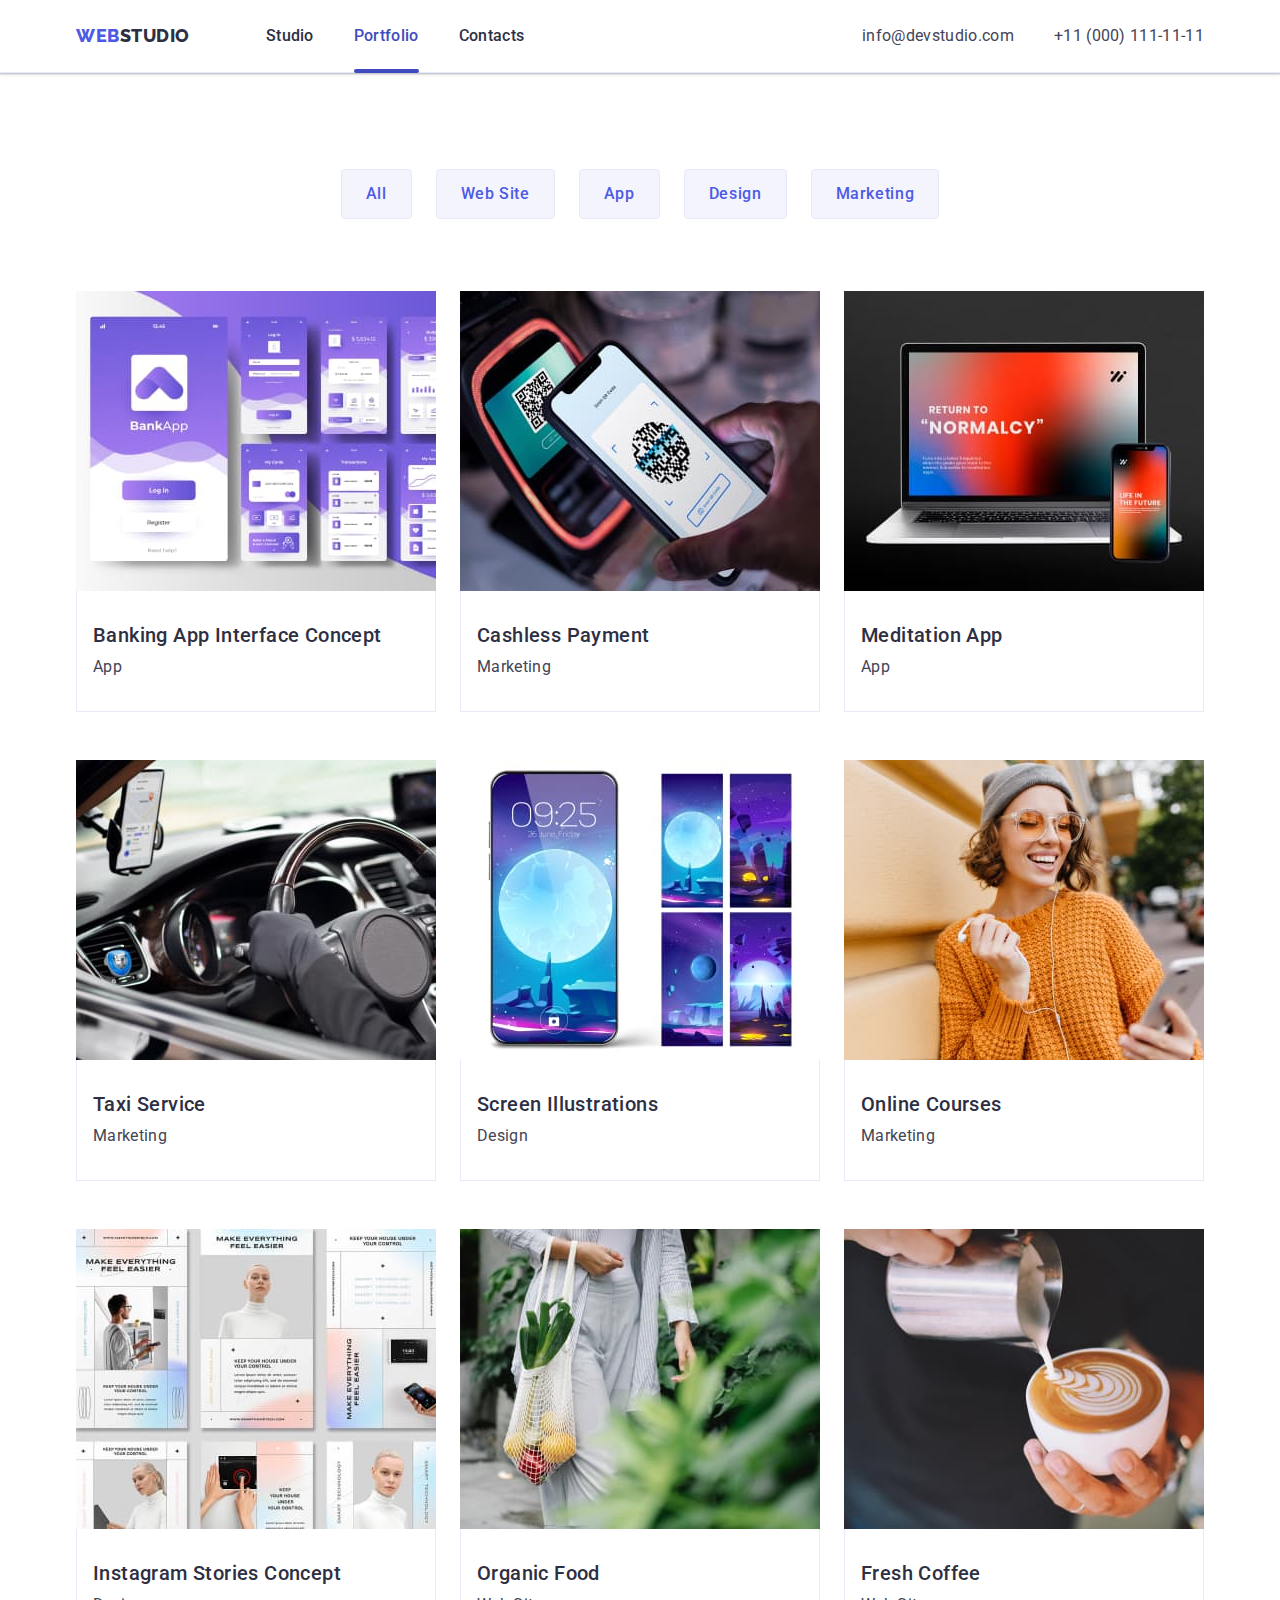
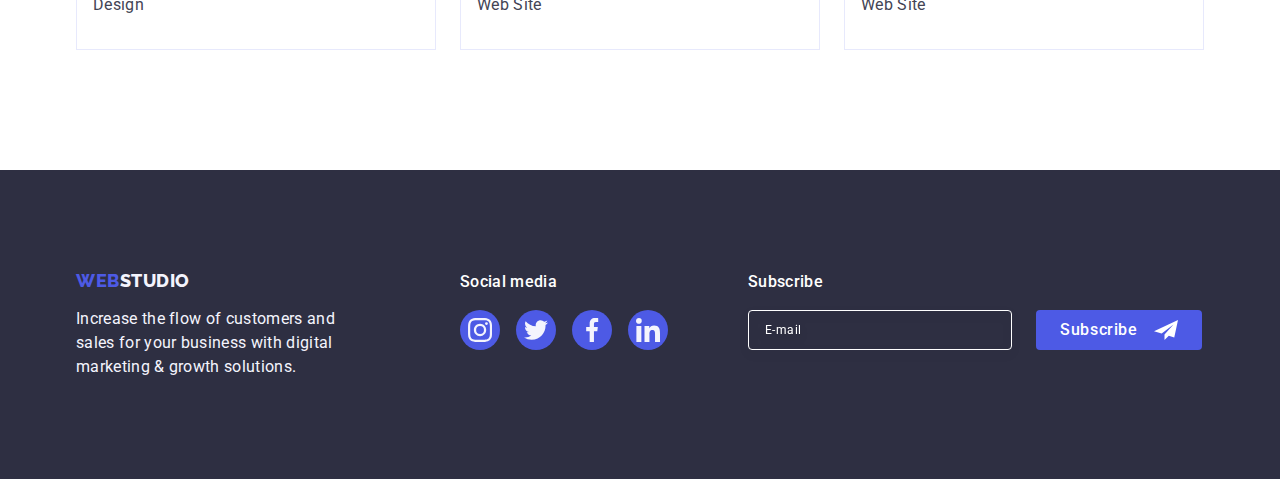
==== portfolio.html @ ae57b65c "Initial commit" ====
<!DOCTYPE html>
<html lang="en">
  <head>
    <meta charset="UTF-8" />
    <meta http-equiv="X-UA-Compatible" content="IE=edge" />
    <meta name="viewport" content="width=device-width, initial-scale=1.0" />

    <link rel="preconnect" href="https://fonts.googleapis.com" />
    <link rel="preconnect" href="https://fonts.gstatic.com" crossorigin />
    <link
      href="https://fonts.googleapis.com/css2?family=Raleway:wght@800&family=Roboto:wght@400;500;700;900&display=swap"
      rel="stylesheet"
    />
    <title>Document</title>
    <link
      rel="stylesheet"
      href="https://cdn.jsdelivr.net/npm/modern-normalize@2.0.0/modern-normalize.min.css"
    />
    <link rel="stylesheet" href="./css/styles.css" />
  </head>
  <body>
    <header class="header">
      <div class="container">
        <nav class="nav">
          <a href="./index.html" class="logo"
            >Web<span class="logo-span">Studio</span></a
          >
          <ul class="nav-menu">
            <li class="nav-menu-item">
              <a href="./index.html" class="nav-menu-link">Studio</a>
            </li>
            <li class="nav-menu-item">
              <a href="./portfolio.html" class="nav-menu-link current"
                >Portfolio</a
              >
            </li>
            <li class="nav-menu-item">
              <a href="" class="nav-menu-link">Contacts</a>
            </li>
          </ul>
        </nav>
        <address class="header-address">
          <ul class="header-address-list">
            <li class="header-address-item">
              <a href="mailto:info@devstudio.com" class="header-address-link"
                >info@devstudio.com</a
              >
            </li>
            <li class="header-address-item">
              <a href="tel:+110001111111" class="header-address-link"
                >+11 (000) 111-11-11</a
              >
            </li>
          </ul>
        </address>
      </div>
    </header>
    <main>
      <section class="portfolio">
        <div class="container">
          <h1 class="visually-hidden">Portfolio</h1>
          <ul class="buttons-list">
            <li class="buttons-item">
              <button type="button" class="buttons-item-button">All</button>
            </li>
            <li class="buttons-item">
              <button type="button" class="buttons-item-button">
                Web Site
              </button>
            </li>
            <li class="buttons-item">
              <button type="button" class="buttons-item-button">App</button>
            </li>
            <li class="buttons-item">
              <button type="button" class="buttons-item-button">Design</button>
            </li>
            <li class="buttons-item">
              <button type="button" class="buttons-item-button">
                Marketing
              </button>
            </li>
          </ul>
          <ul class="portfolio-list">
            <li class="portfolio-item">
              <a href="" class="portfolio-link">
                <div class="portfolio-overlay-box">
                  <img
                    src="./images/card-img-1.jpg"
                    alt="Banking App Interface Concept"
                    width="360"
                    height="300"
                    class="portfolio-item-img"
                  />
                  <p class="portfolio-overlay-text">
                    14 Stylish and User-Friendly App Design Concepts · Task
                    Manager App · Calorie Tracker App · Exotic Fruit Ecommerce
                    App · Cloud Storage App
                  </p>
                </div>
                <div class="portfolio-item-box">
                  <h2 class="sub-title">Banking App Interface Concept</h2>
                  <p class="portfolio-item-text">App</p>
                </div>
              </a>
            </li>
            <li class="portfolio-item">
              <a href="" class="portfolio-link">
                <div class="portfolio-overlay-box">
                  <img
                    src="./images/card-img-2.jpg"
                    alt="Banking App Interface Concept"
                    width="360"
                    height="300"
                    class="portfolio-item-img"
                  />
                  <p class="portfolio-overlay-text">
                    14 Stylish and User-Friendly App Design Concepts · Task
                    Manager App · Calorie Tracker App · Exotic Fruit Ecommerce
                    App · Cloud Storage App
                  </p>
                </div>
                <div class="portfolio-item-box">
                  <h2 class="sub-title">Cashless Payment</h2>
                  <p class="portfolio-item-text">Marketing</p>
                </div>
              </a>
            </li>
            <li class="portfolio-item">
              <a href="" class="portfolio-link">
                <div class="portfolio-overlay-box">
                  <img
                    src="./images/card-img-3.jpg"
                    alt="Banking App Interface Concept"
                    width="360"
                    height="300"
                    class="portfolio-item-img"
                  />
                  <p class="portfolio-overlay-text">
                    14 Stylish and User-Friendly App Design Concepts · Task
                    Manager App · Calorie Tracker App · Exotic Fruit Ecommerce
                    App · Cloud Storage App
                  </p>
                </div>
                <div class="portfolio-item-box">
                  <h2 class="sub-title">Meditation App</h2>
                  <p class="portfolio-item-text">App</p>
                </div>
              </a>
            </li>
            <li class="portfolio-item">
              <a href="" class="portfolio-link">
                <div class="portfolio-overlay-box">
                  <img
                    src="./images/card-img-4.jpg"
                    alt="Banking App Interface Concept"
                    width="360"
                    height="300"
                    class="portfolio-item-img"
                  />
                  <p class="portfolio-overlay-text">
                    14 Stylish and User-Friendly App Design Concepts · Task
                    Manager App · Calorie Tracker App · Exotic Fruit Ecommerce
                    App · Cloud Storage App
                  </p>
                </div>
                <div class="portfolio-item-box">
                  <h2 class="sub-title">Taxi Service</h2>
                  <p class="portfolio-item-text">Marketing</p>
                </div>
              </a>
            </li>
            <li class="portfolio-item">
              <a href="" class="portfolio-link">
                <div class="portfolio-overlay-box">
                  <img
                    src="./images/card-img-5.jpg"
                    alt="Banking App Interface Concept"
                    width="360"
                    height="300"
                    class="portfolio-item-img"
                  />
                  <p class="portfolio-overlay-text">
                    14 Stylish and User-Friendly App Design Concepts · Task
                    Manager App · Calorie Tracker App · Exotic Fruit Ecommerce
                    App · Cloud Storage App
                  </p>
                </div>
                <div class="portfolio-item-box">
                  <h2 class="sub-title">Screen Illustrations</h2>
                  <p class="portfolio-item-text">Design</p>
                </div>
              </a>
            </li>
            <li class="portfolio-item">
              <a href="" class="portfolio-link">
                <div class="portfolio-overlay-box">
                  <img
                    src="./images/card-img-6.jpg"
                    alt="Banking App Interface Concept"
                    width="360"
                    height="300"
                    class="portfolio-item-img"
                  />
                  <p class="portfolio-overlay-text">
                    14 Stylish and User-Friendly App Design Concepts · Task
                    Manager App · Calorie Tracker App · Exotic Fruit Ecommerce
                    App · Cloud Storage App
                  </p>
                </div>
                <div class="portfolio-item-box">
                  <h2 class="sub-title">Online Courses</h2>
                  <p class="portfolio-item-text">Marketing</p>
                </div>
              </a>
            </li>
            <li class="portfolio-item">
              <a href="" class="portfolio-link">
                <div class="portfolio-overlay-box">
                  <img
                    src="./images/card-img-7.jpg"
                    alt="Banking App Interface Concept"
                    width="360"
                    height="300"
                    class="portfolio-item-img"
                  />
                  <p class="portfolio-overlay-text">
                    14 Stylish and User-Friendly App Design Concepts · Task
                    Manager App · Calorie Tracker App · Exotic Fruit Ecommerce
                    App · Cloud Storage App
                  </p>
                </div>
                <div class="portfolio-item-box">
                  <h2 class="sub-title">Instagram Stories Concept</h2>
                  <p class="portfolio-item-text">Design</p>
                </div>
              </a>
            </li>
            <li class="portfolio-item">
              <a href="" class="portfolio-link">
                <div class="portfolio-overlay-box">
                  <img
                    src="./images/card-img-8.jpg"
                    alt="Banking App Interface Concept"
                    width="360"
                    height="300"
                    class="portfolio-item-img"
                  />
                  <p class="portfolio-overlay-text">
                    14 Stylish and User-Friendly App Design Concepts · Task
                    Manager App · Calorie Tracker App · Exotic Fruit Ecommerce
                    App · Cloud Storage App
                  </p>
                </div>
                <div class="portfolio-item-box">
                  <h2 class="sub-title">Organic Food</h2>
                  <p class="portfolio-item-text">Web Site</p>
                </div>
              </a>
            </li>
            <li class="portfolio-item">
              <a href="" class="portfolio-link">
                <div class="portfolio-overlay-box">
                  <img
                    src="./images/card-img-9.jpg"
                    alt="Banking App Interface Concept"
                    width="360"
                    height="300"
                    class="portfolio-item-img"
                  />
                  <p class="portfolio-overlay-text">
                    14 Stylish and User-Friendly App Design Concepts · Task
                    Manager App · Calorie Tracker App · Exotic Fruit Ecommerce
                    App · Cloud Storage App
                  </p>
                </div>
                <div class="portfolio-item-box">
                  <h2 class="sub-title">Fresh Coffee</h2>
                  <p class="portfolio-item-text">Web Site</p>
                </div>
              </a>
            </li>
          </ul>
        </div>
      </section>
    </main>
    <footer class="footer">
      <div class="container">
        <div class="footer-box-left">
          <a href="./index.html" class="logo"
            >Web<span class="footer-logo-span">Studio</span></a
          >
          <p class="footer-text">
            Increase the flow of customers and sales for your business with
            digital marketing & growth solutions.
          </p>
        </div>
        <div class="footer-box-right">
          <p class="footer-box-text">Social media</p>
          <ul class="social-list footer-social-list">
            <li class="social-item">
              <a href="" class="social-item-link">
                <svg class="social-item-icon" width="24" height="24">
                  <use href="./images/icons.svg#icon-social-icon-first"></use>
                </svg>
              </a>
            </li>
            <li class="social-item">
              <a href="" class="social-item-link">
                <svg class="social-item-icon" width="24" height="24">
                  <use href="./images/icons.svg#icon-social-icon-second"></use>
                </svg>
              </a>
            </li>
            <li class="social-item">
              <a href="" class="social-item-link">
                <svg class="social-item-icon" width="24" height="24">
                  <use href="./images/icons.svg#icon-social-icon-third"></use>
                </svg>
              </a>
            </li>
            <li class="social-item">
              <a href="" class="social-item-link">
                <svg class="social-item-icon" width="24" height="24">
                  <use href="./images/icons.svg#icon-social-icon-fourth"></use>
                </svg>
              </a>
            </li>
          </ul>
        </div>
        <div class="footer-form-box">
          <p class="footer-box-text">Subscribe</p>
          <form class="footer-form">
            <label for="subscribe-email" class="footer-form-label">
              <input
                type="email"
                name="subscribe-email"
                id="subscribe-email"
                placeholder="E-mail"
                class="footer-form-input"
              />
            </label>
            <button type="submit" class="footer-form-button">
              Subscribe
              <svg class="modal-btn-svg" width="24" height="24">
                <use href="./images/icons.svg#icon-subscribe"></use>
              </svg>
            </button>
          </form>
        </div>
      </div>
    </footer>
  </body>
</html>
---- css/styles.css ----
:root {
  --first-brand-color: #2e2f42;
  --second-brand-color: #4d5ae5;
  --third-brand-color: #f4f4fd;
  --fourth-brand-color: #e7e9fc;
  --fifth-brand-color: #404bbf;
  --sixth-brand-color: #8e8f99;
  --seventh-brand-color: #fcfcfc;
  --eighth-brand-color: #31d0aa;

  --main-text-color: #434455;
  --sub-text-color: #ffffff;

  --main-bg-color: #fff;

  --main-font-family: 'Roboto', sans-serif;
  --sub-font-family: 'Raleway', sans-serif;
}
*,
*::before,
*::after {
  margin: 0;
  box-sizing: border-box;
}
body {
  font-family: var(--main-font-family);
  color: var(--main-text-color);
  font-size: 16px;
  line-height: 1.5;
  font-weight: 400;
  letter-spacing: 0.02em;
  background-color: var(--main-bg-color);
}
p,
h1,
h2,
h3,
h4,
h5,
h6 {
  margin-top: 0;
  margin-bottom: 0;
}
ul {
  list-style: none;
  margin-top: 0;
  margin-bottom: 0;
  padding-left: 0;
}
a {
  text-decoration: none;
}
img {
  display: block;
  max-width: 100%;
  height: auto;
}
button {
  cursor: pointer;
}
.visually-hidden {
  position: absolute;
  width: 1px;
  height: 1px;
  margin: -1px;
  border: 0;
  padding: 0;
  white-space: nowrap;
  clip-path: inset(100%);
  clip: rect(0 0 0 0);
  overflow: hidden;
}
.container {
  max-width: 1158px;
  padding-left: 15px;
  padding-right: 15px;
  margin: 0 auto;
}
.sub-title {
  font-weight: 500;
  font-size: 20px;
  line-height: 1.2;
  color: var(--first-brand-color);
  letter-spacing: 0.02em;
  margin-bottom: 8px;
}
.section-title {
  color: var(--first-brand-color);
  font-size: 36px;
  line-height: 1.11;
  text-transform: capitalize;
  text-align: center;
  letter-spacing: 0.02em;
  margin-bottom: 72px;
}
/* HEADER */

.logo {
  color: var(--second-brand-color);
  font-family: var(--sub-font-family);
  font-weight: 800;
  font-size: 18px;
  line-height: 1.17;
  text-transform: uppercase;
  letter-spacing: 0.03em;
  margin-right: 76px;
}
.logo-span {
  color: var(--first-brand-color);
}
.header {
  border-bottom: 1px solid var(--fourth-brand-color);
  box-shadow: 0px 2px 1px rgba(46, 47, 66, 0.08),
    0px 1px 1px rgba(46, 47, 66, 0.16), 0px 1px 6px rgba(46, 47, 66, 0.08);
}
.header .container {
  display: flex;
  align-items: center;
}
.nav {
  display: flex;
  align-items: center;
}
.nav-menu {
  display: flex;
}
.nav-menu-item:not(:last-child) {
  margin-right: 40px;
}
.nav-menu-link {
  font-weight: 500;
  color: var(--first-brand-color);
  padding: 24px 0;
  display: block;
  transition: color 250ms cubic-bezier(0.4, 0, 0.2, 1);
}
.nav-menu-link:hover,
.nav-menu-link:focus {
  color: var(--fifth-brand-color);
}
.header-address {
  font-style: normal;
  margin-left: auto;
}
.header-address-list {
  display: flex;
}
.header-address-item:not(:last-child) {
  margin-right: 40px;
}
.header-address-link {
  font-family: var(--main-font-family);
  color: var(--main-text-color);
  font-size: 16px;
  line-height: 1.5;
  font-weight: 400;
  transition: color 250ms cubic-bezier(0.4, 0, 0.2, 1);
}
.header-address-link:hover,
.header-address-link:focus {
  color: var(--fifth-brand-color);
}
.current {
  position: relative;
  color: var(--fifth-brand-color);
}
.current::after {
  position: absolute;
  content: '';
  width: 100%;
  height: 4px;
  border-radius: 2px;
  background-color: var(--fifth-brand-color);
  bottom: -1px;
  left: 0;
}
/* HERO */
.hero {
  background-image: linear-gradient(
      to bottom,
      rgba(46, 47, 66, 0.7),
      rgba(46, 47, 66, 0.7)
    ),
    url('../images/bg.jpg');
  background-repeat: no-repeat;
  background-position: center;
  background-size: cover;
  padding: 188px 0;
  max-width: 1440px;
  margin: 0 auto;
}
.hero-title {
  text-align: center;
  font-size: 56px;
  line-height: 1.07;
  color: var(--sub-text-color);
  letter-spacing: 0.02em;
  max-width: 496px;
  margin: 0 auto 48px;
}
.hero-btn {
  font-weight: 500;
  color: var(--sub-text-color);
  background-color: var(--second-brand-color);
  letter-spacing: 0.04em;
  line-height: 1.5;
  font-family: var(--main-font-family);
  font-size: 16px;
  cursor: pointer;
  margin: 0 auto;
  border: none;
  padding: 16px 32px;
  box-shadow: 0px 4px 4px rgba(0, 0, 0, 0.15);
  border-radius: 4px;
  display: block;
  min-width: 169px;
  transition: background-color 250ms cubic-bezier(0.4, 0, 0.2, 1);
}
.hero-btn:hover,
.hero-btn:focus {
  background-color: var(--fifth-brand-color);
}

/* MISSION */
.mission {
  padding-top: 120px;
  padding-bottom: 120px;
}
.mission-list {
  display: flex;
  gap: 24px;
}
.mission-item {
  width: calc((100% - 72px) / 4);
}
.mission-item-icon-box {
  background-color: var(--third-brand-color);
  height: 112px;
  display: flex;
  align-items: center;
  justify-content: center;
  margin-bottom: 8px;
  border-radius: 4px;
}
/* DOING */
.doing {
  padding-bottom: 120px;
}
.doing-list {
  display: flex;
  gap: 24px;
}
.doing-item {
  width: calc((100% - 48px) / 3);
}
/* TEAM */
.team {
  background-color: var(--third-brand-color);
  padding-top: 120px;
  padding-bottom: 120px;
}
.team-list {
  display: flex;
  gap: 24px;
}
.team-item {
  background-color: var(--main-bg-color);
  width: calc((100% - 72px) / 4);
  border-radius: 0px 0px 4px 4px;
  box-shadow: 0px 1px 6px rgba(46, 47, 66, 0.08),
    0px 1px 1px rgba(46, 47, 66, 0.16), 0px 2px 1px rgba(46, 47, 66, 0.08);
}
.team-item-box {
  padding: 32px 0;
  text-align: center;
}
.team-item-text {
  font-size: 16px;
  margin-bottom: 8px;
}
.social-list {
  display: flex;
  gap: 24px;
  justify-content: center;
}
.social-item {
  width: 40px;
  height: 40px;
}
.social-item-link {
  background-color: var(--second-brand-color);
  width: 100%;
  height: 100%;
  border-radius: 50%;
  display: flex;
  align-items: center;
  justify-content: center;
  transition: background-color 250ms cubic-bezier(0.4, 0, 0.2, 1);
}
.social-item-link:hover,
.social-item-link:focus,
.footer-form-button:hover,
.footer-form-button:focus,
.modal-form-button:hover,
.modal-form-button:focus {
  background-color: var(--fifth-brand-color);
}
.footer-social-list .social-item-link:hover,
.footer-social-list .social-item-link:focus {
  background-color: var(--eighth-brand-color);
}
.social-item-icon {
  fill: var(--third-brand-color);
}
.footer-box-right {
  margin-right: 80px;
}
.footer-form {
  display: flex;
  align-items: flex-end;
  gap: 24px;
}
.footer-form-input {
  width: 264px;
  height: 40px;
  padding: 8px 16px;
  border-radius: 4px;
  border: 1px solid var(--main-bg-color);
  filter: drop-shadow(0px 4px 4px rgba(0, 0, 0, 0.15));
  background-color: transparent;
  color: var(--sub-text-color);
  font-size: 12px;
  line-height: 1.5;
  letter-spacing: 0.04em;
  transition: border-color 250ms cubic-bezier(0.4, 0, 0.2, 1);
}
.footer-form ::placeholder {
  color: var(--sub-text-color);
  font-size: 12px;
  line-height: 2;
  letter-spacing: 0.04em;
}
.footer-form-input:focus {
  border-color: var(--second-brand-color);
  outline: transparent;
}
.footer-form-button {
  background-color: var(--second-brand-color);
  font-weight: 500;
  color: var(--sub-text-color);
  border: none;
  display: flex;
  align-items: center;
  justify-content: center;
  padding: 8px 24px;
  border-radius: 4px;
  letter-spacing: 0.64px;
  line-height: 1.5;
  transition: background-color 250ms cubic-bezier(0.4, 0, 0.2, 1);
  min-width: 165px;
}
.footer-form-button svg {
  fill: var(--main-bg-color);
  margin-left: 16px;
}
.footer-form-label {
  color: var(--sub-text-color);
  font-weight: 500;
}
/* FOOTER */
.footer {
  padding-top: 100px;
  padding-bottom: 100px;
  background-color: var(--first-brand-color);
}
.footer .container {
  display: flex;
  align-items: baseline;
}
.footer .logo {
  margin-bottom: 16px;
  display: inline-block;
}
.footer-logo-span {
  color: var(--third-brand-color);
}
.footer-text {
  color: var(--third-brand-color);
}
.footer-box-left {
  max-width: 264px;
  margin-right: 120px;
}
.footer-box-text {
  margin-bottom: 16px;
  color: var(--sub-text-color);
  font-weight: 500;
}
.social-list.footer-social-list {
  gap: 16px;
}
/* PORTFOLIO */
.portfolio {
  padding-top: 96px;
  padding-bottom: 120px;
}
.buttons-item-button {
  font-weight: 500;
  color: var(--second-brand-color);
  background-color: var(--third-brand-color);
  letter-spacing: 0.04em;
  font-family: var(--main-font-family);
  font-size: 16px;
  cursor: pointer;
  line-height: 1.5;
  padding: 12px 24px;
  border: none;
  border: 1px solid var(--fourth-brand-color);
  border-radius: 4px;
  transition: color 250ms cubic-bezier(0.4, 0, 0.2, 1),
    background-color 250ms cubic-bezier(0.4, 0, 0.2, 1),
    border-color 250ms cubic-bezier(0.4, 0, 0.2, 1),
    box-shadow 250ms cubic-bezier(0.4, 0, 0.2, 1);
}
.buttons-item-button:hover,
.buttons-item-button:focus {
  background-color: var(--fifth-brand-color);
  color: var(--sub-text-color);
  box-shadow: 0px 3px 1px rgba(0, 0, 0, 0.1), 0px 2px 1px rgba(0, 0, 0, 0.08),
    0px 2px 2px rgba(0, 0, 0, 0.12);
  border-color: transparent;
}
.portfolio-list {
  display: flex;
  flex-wrap: wrap;
  gap: 48px 24px;
}
.portfolio-item {
  background-color: var(--main-bg-color);
  width: calc((100% - 48px) / 3);
}
.portfolio-item-text {
  color: var(--main-text-color);
}
.portfolio-link {
  display: block;
  transition: box-shadow 250ms cubic-bezier(0.4, 0, 0.2, 1);
}
.portfolio-link:hover,
.portfolio-link:focus {
  box-shadow: 0px 1px 6px rgba(46, 47, 66, 0.08),
    0px 1px 1px rgba(46, 47, 66, 0.16), 0px 2px 1px rgba(46, 47, 66, 0.08);
}
.buttons-list {
  display: flex;
  justify-content: center;
  gap: 24px;
  margin-bottom: 72px;
}
.portfolio-item-box {
  padding: 32px 16px;
  border: 1px solid var(--fourth-brand-color);
  border-top: none;
}
.portfolio-overlay-box {
  position: relative;
  overflow: hidden;
}
.portfolio-overlay-text {
  color: var(--third-brand-color);
  background-color: var(--second-brand-color);
  position: absolute;
  height: 100%;
  width: 100%;
  padding: 40px 32px;
  top: 0;
  left: 0;
  transform: translateY(100%);
  transition: transform 250ms cubic-bezier(0.4, 0, 0.2, 1);
}
.portfolio-link:hover .portfolio-overlay-text,
.portfolio-link:focus .portfolio-overlay-text {
  transform: translateY(0);
}
/* CUSTOMERS */
.customers {
  padding-top: 120px;
  padding-bottom: 120px;
}
.customers-list {
  display: flex;
  gap: 24px;
}
.customers-box {
  width: 168px;
  height: 88px;
  border: 1px solid var(--sixth-brand-color);
  border-radius: 4px;
  display: flex;
  align-items: center;
  justify-content: center;
  transition: border-color 250ms cubic-bezier(0.4, 0, 0.2, 1),
    color 250ms cubic-bezier(0.4, 0, 0.2, 1);
  color: var(--sixth-brand-color);
}
.customers-icon {
  fill: currentColor;
}
.customers-box:hover,
.customers-box:focus {
  border-color: var(--fifth-brand-color);
  color: var(--fifth-brand-color);
}
/* MODAL */
.backdrop {
  width: 100vw;
  height: 100vh;
  position: fixed;
  background: rgba(46, 47, 66, 0.4);
  top: 0;
  z-index: 2;
  transition: visibility 250ms cubic-bezier(0.4, 0, 0.2, 1),
    opacity 250ms cubic-bezier(0.4, 0, 0.2, 1);
}
.modal {
  position: absolute;
  top: 50%;
  left: 50%;
  transform: translate(-50%, -50%) scale(1);
  width: 408px;
  min-height: 584px;
  background: var(--seventh-brand-color);
  box-shadow: 0px 1px 1px rgba(0, 0, 0, 0.14), 0px 1px 3px rgba(0, 0, 0, 0.12),
    0px 2px 1px rgba(0, 0, 0, 0.2);
  border-radius: 4px;
  transition: transform 250ms cubic-bezier(0.4, 0, 0.2, 1);
  padding: 72px 24px 24px;
}
.modal-btn {
  position: absolute;
  width: 24px;
  height: 24px;
  border-radius: 50%;
  top: 24px;
  right: 24px;
  border: 1px solid rgba(0, 0, 0, 0.1);
  background-color: var(--fourth-brand-color);
  display: flex;
  align-items: center;
  justify-content: center;
  cursor: pointer;
  padding: 0;
  transition: background-color 250ms cubic-bezier(0.4, 0, 0.2, 1),
    border 250ms cubic-bezier(0.4, 0, 0.2, 1);
}
.modal-btn:hover,
.modal-btn:focus {
  background-color: var(--fifth-brand-color);
  border: none;
}
.modal-btn-svg {
  fill: var(--first-brand-color);
  transition: fill 250ms cubic-bezier(0.4, 0, 0.2, 1);
}
.modal-btn:hover .modal-btn-svg,
.modal-btn:focus .modal-btn-svg {
  fill: var(--sub-text-color);
}
.is-hidden {
  visibility: hidden;
  opacity: 0;
  pointer-events: none;
}
.backdrop.is-hidden .modal {
  transform: translate(0, -50%);
}
.modal-form-title {
  font-weight: 500;
  color: var(--first-brand-color);
  margin-bottom: 16px;
  letter-spacing: 0.32px;
  text-align: center;
}
.modal-form-label {
  color: var(--sixth-brand-color);
  font-size: 12px;
  line-height: 1.17;
  margin-bottom: 4px;
  letter-spacing: 0.04em;
  display: block;
}
.modal-form-input-wrap {
  position: relative;
}
.modal-form-field-wrap {
  margin-bottom: 8px;
}
.modal-form-input {
  border-radius: 4px;
  border: 1px solid rgba(46, 47, 66, 0.4);
  background-color: transparent;
  width: 100%;
  height: 40px;
  padding: 8px 16px 8px 38px;
  outline: transparent;
  transition: border-color 250ms cubic-bezier(0.4, 0, 0.2, 1);
  font-size: 12px;
  line-height: 1.16;
  letter-spacing: 0.04em;
  color: var(--first-brand-color);
}
.modal-input-svg {
  transition: fill 250ms cubic-bezier(0.4, 0, 0.2, 1);
  fill: var(--first-brand-color);
  position: absolute;
  top: 50%;
  left: 16px;
  transform: translateY(-50%);
}
.modal-form-input:focus + .modal-input-svg {
  fill: var(--second-brand-color);
}
.modal-form-input:focus,
.modal-form-textarea:focus {
  border-color: var(--second-brand-color);
}
.modal-form-textarea {
  border-radius: 4px;
  border: 1px solid rgba(46, 47, 66, 0.4);
  background-color: transparent;
  width: 100%;
  height: 120px;
  padding: 8px 16px;
  outline: transparent;
  transition: border-color 250ms cubic-bezier(0.4, 0, 0.2, 1);
  resize: none;
  font-size: 12px;
  line-height: 1.17;
  letter-spacing: 0.04em;
  color: rgba(46, 47, 66, 0.4);
}
.modal-form-textarea-box {
  margin-bottom: 16px;
}
.modal-form ::placeholder {
  color: rgba(46, 47, 66, 0.4);
  font-size: 12px;
  line-height: 1.16;
  letter-spacing: 0.04em;
}
.modal-form-button {
  padding: 16px 32px;
  border-radius: 4px;
  background: var(--second-brand-color);
  color: var(--sub-text-color);
  box-shadow: 0px 4px 4px 0px rgba(0, 0, 0, 0.15);
  border: none;
  margin: 0 auto;
  font-weight: 500;
  letter-spacing: 0.04em;
  min-width: 169px;
  height: 56px;
  display: block;
  cursor: pointer;
  line-height: 1.5;
  transition: background-color 250ms cubic-bezier(0.4, 0, 0.2, 1);
}
.checkbox-box {
  margin-bottom: 24px;
}
.checkbox-box .modal-form-label {
  margin-bottom: 0;
}
.modal-checkbox-span {
  border-radius: 2px;
  border: 1px solid rgba(46, 47, 66, 0.4);
  background-color: transparent;
  width: 16px;
  height: 16px;
  outline: transparent;
  transition: background-color 250ms cubic-bezier(0.4, 0, 0.2, 1),
    border 250ms cubic-bezier(0.4, 0, 0.2, 1),
    fill 250ms cubic-bezier(0.4, 0, 0.2, 1);
  margin-right: 8px;
  display: inline-flex;
  align-items: center;
  justify-content: center;
  fill: transparent;
}
.modal-checkbox-link {
  color: var(--second-brand-color);
  text-decoration: underline;
  margin-left: 3px;
}
.modal-form-checkbox:checked + .modal-form-label > .modal-checkbox-span {
  background-color: var(--fifth-brand-color);
  border: none;
  fill: var(--third-brand-color);
}
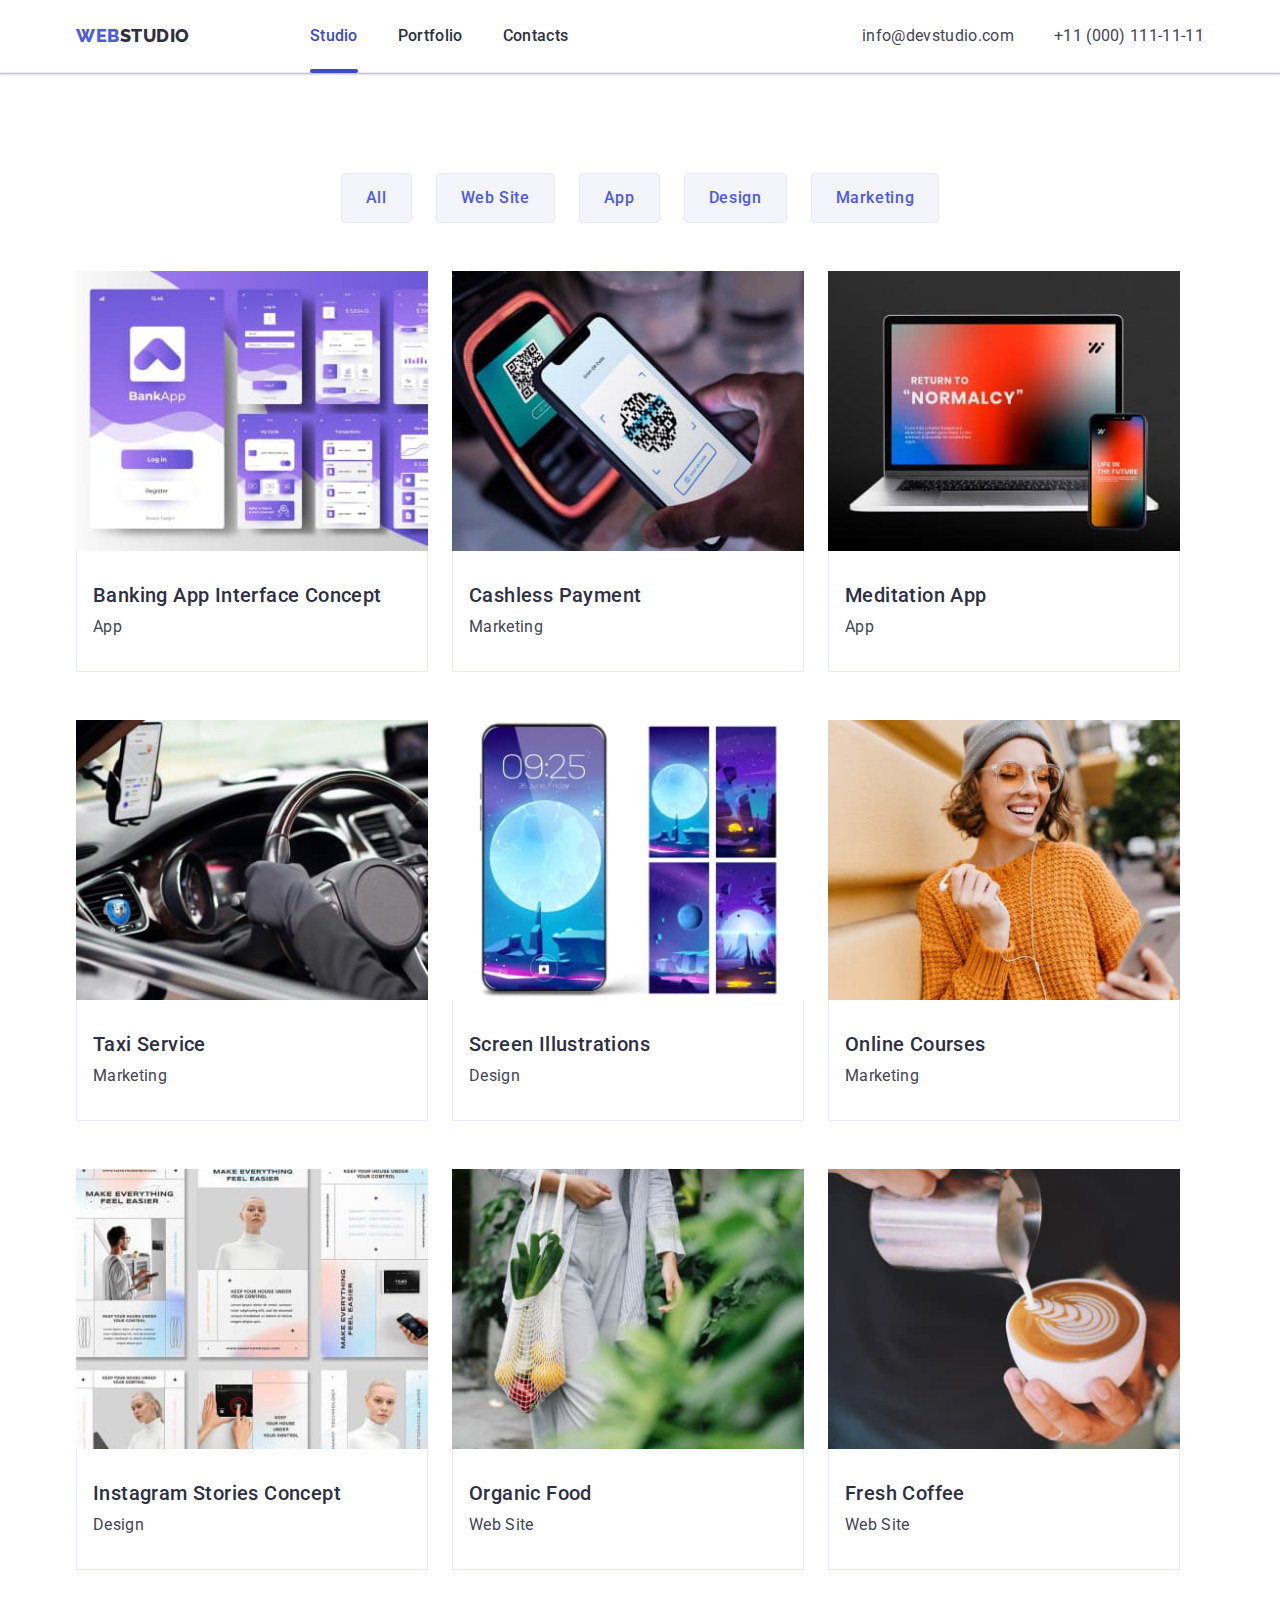
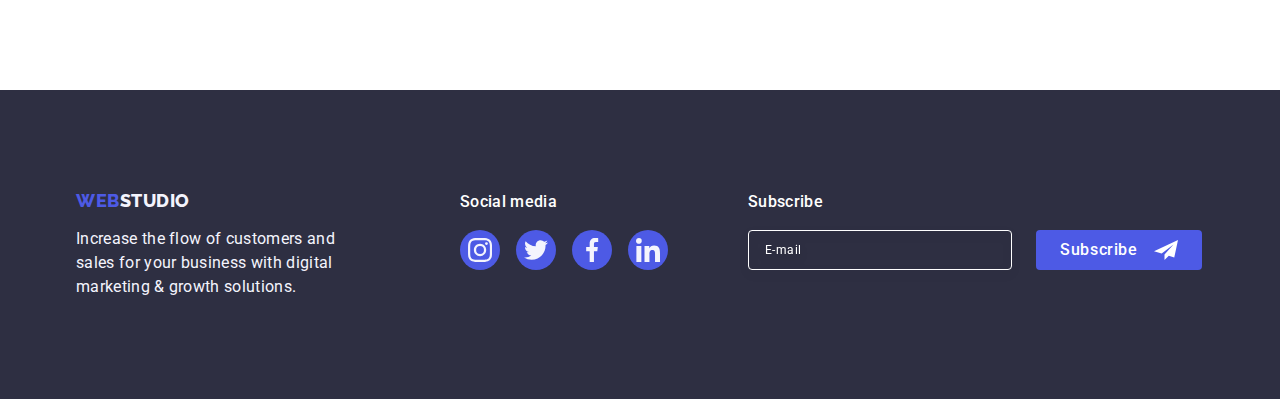
==== commit 93ccfe3a: "+" ====
--- a/portfolio.html
+++ b/portfolio.html
@@ -25,14 +25,13 @@
           <a href="./index.html" class="logo"
             >Web<span class="logo-span">Studio</span></a
           >
+
           <ul class="nav-menu">
             <li class="nav-menu-item">
-              <a href="./index.html" class="nav-menu-link">Studio</a>
+              <a href="./index.html" class="nav-menu-link current">Studio</a>
             </li>
             <li class="nav-menu-item">
-              <a href="./portfolio.html" class="nav-menu-link current"
-                >Portfolio</a
-              >
+              <a href="./portfolio.html" class="nav-menu-link">Portfolio</a>
             </li>
             <li class="nav-menu-item">
               <a href="" class="nav-menu-link">Contacts</a>
@@ -53,6 +52,87 @@
             </li>
           </ul>
         </address>
+        <button type="button" class="menu-button js-open-menu">
+          <svg class="menu-button-icon" width="32" height="32">
+            <use href="./images/icons.svg#icon-menu"></use>
+          </svg>
+        </button>
+        <div class="mob-menu js-menu-container is-hidden">
+          <button class="modal-btn js-close-menu" type="button">
+            <svg class="modal-btn-svg" width="8" height="8">
+              <use href="./images/icons.svg#icon-close"></use>
+            </svg>
+          </button>
+          <ul class="mob-menu-list">
+            <li class="mob-menu-item">
+              <a href="./index.html" class="mob-menu-link">Studio</a>
+            </li>
+            <li class="mob-menu-item">
+              <a
+                href="./portfolio.html"
+                class="mob-menu-link mob-menu-link-current"
+                >Portfolio</a
+              >
+            </li>
+            <li class="mob-menu-item">
+              <a href="#" class="mob-menu-link">Contacts</a>
+            </li>
+          </ul>
+          <div class="mob-menu-bottom">
+            <address class="mob-menu-address">
+              <ul class="mob-menu-address-list">
+                <li class="mob-menu-address-item">
+                  <a
+                    href="tel:+110001111111"
+                    class="mob-menu-address-link mob-menu-address-phone"
+                    >+11 (000) 111-11-11</a
+                  >
+                </li>
+                <li class="mob-menu-address-item">
+                  <a
+                    href="mailto:info@devstudio.com"
+                    class="mob-menu-address-link"
+                    >info@devstudio.com</a
+                  >
+                </li>
+              </ul>
+            </address>
+            <ul class="social-list">
+              <li class="social-item">
+                <a href="" class="social-item-link">
+                  <svg class="social-item-icon" width="24" height="24">
+                    <use href="./images/icons.svg#icon-social-icon-first"></use>
+                  </svg>
+                </a>
+              </li>
+              <li class="social-item">
+                <a href="" class="social-item-link">
+                  <svg class="social-item-icon" width="24" height="24">
+                    <use
+                      href="./images/icons.svg#icon-social-icon-second"
+                    ></use>
+                  </svg>
+                </a>
+              </li>
+              <li class="social-item">
+                <a href="" class="social-item-link">
+                  <svg class="social-item-icon" width="24" height="24">
+                    <use href="./images/icons.svg#icon-social-icon-third"></use>
+                  </svg>
+                </a>
+              </li>
+              <li class="social-item">
+                <a href="" class="social-item-link">
+                  <svg class="social-item-icon" width="24" height="24">
+                    <use
+                      href="./images/icons.svg#icon-social-icon-fourth"
+                    ></use>
+                  </svg>
+                </a>
+              </li>
+            </ul>
+          </div>
+        </div>
       </div>
     </header>
     <main>
@@ -85,6 +165,10 @@
               <a href="" class="portfolio-link">
                 <div class="portfolio-overlay-box">
                   <img
+                    srcset="
+                      ./images/card-img-1.jpg    1x,
+                      ./images/card-img-1@2x.jpg 2x
+                    "
                     src="./images/card-img-1.jpg"
                     alt="Banking App Interface Concept"
                     width="360"
@@ -107,6 +191,10 @@
               <a href="" class="portfolio-link">
                 <div class="portfolio-overlay-box">
                   <img
+                    srcset="
+                      ./images/card-img-2.jpg    1x,
+                      ./images/card-img-2@2x.jpg 2x
+                    "
                     src="./images/card-img-2.jpg"
                     alt="Banking App Interface Concept"
                     width="360"
@@ -129,6 +217,10 @@
               <a href="" class="portfolio-link">
                 <div class="portfolio-overlay-box">
                   <img
+                    srcset="
+                      ./images/card-img-3.jpg    1x,
+                      ./images/card-img-3@2x.jpg 2x
+                    "
                     src="./images/card-img-3.jpg"
                     alt="Banking App Interface Concept"
                     width="360"
@@ -151,6 +243,10 @@
               <a href="" class="portfolio-link">
                 <div class="portfolio-overlay-box">
                   <img
+                    srcset="
+                      ./images/card-img-4.jpg    1x,
+                      ./images/card-img-4@2x.jpg 2x
+                    "
                     src="./images/card-img-4.jpg"
                     alt="Banking App Interface Concept"
                     width="360"
@@ -173,6 +269,10 @@
               <a href="" class="portfolio-link">
                 <div class="portfolio-overlay-box">
                   <img
+                    srcset="
+                      ./images/card-img-5.jpg    1x,
+                      ./images/card-img-5@2x.jpg 2x
+                    "
                     src="./images/card-img-5.jpg"
                     alt="Banking App Interface Concept"
                     width="360"
@@ -195,6 +295,10 @@
               <a href="" class="portfolio-link">
                 <div class="portfolio-overlay-box">
                   <img
+                    srcset="
+                      ./images/card-img-6.jpg    1x,
+                      ./images/card-img-6@2x.jpg 2x
+                    "
                     src="./images/card-img-6.jpg"
                     alt="Banking App Interface Concept"
                     width="360"
@@ -217,6 +321,10 @@
               <a href="" class="portfolio-link">
                 <div class="portfolio-overlay-box">
                   <img
+                    srcset="
+                      ./images/card-img-7.jpg    1x,
+                      ./images/card-img-7@2x.jpg 2x
+                    "
                     src="./images/card-img-7.jpg"
                     alt="Banking App Interface Concept"
                     width="360"
@@ -239,6 +347,10 @@
               <a href="" class="portfolio-link">
                 <div class="portfolio-overlay-box">
                   <img
+                    srcset="
+                      ./images/card-img-8.jpg    1x,
+                      ./images/card-img-8@2x.jpg 2x
+                    "
                     src="./images/card-img-8.jpg"
                     alt="Banking App Interface Concept"
                     width="360"
@@ -261,6 +373,10 @@
               <a href="" class="portfolio-link">
                 <div class="portfolio-overlay-box">
                   <img
+                    srcset="
+                      ./images/card-img-9.jpg    1x,
+                      ./images/card-img-9@2x.jpg 2x
+                    "
                     src="./images/card-img-9.jpg"
                     alt="Banking App Interface Concept"
                     width="360"
--- a/css/styles.css
+++ b/css/styles.css
@@ -93,6 +93,74 @@
   letter-spacing: 0.02em;
   margin-bottom: 72px;
 }
+/* MOBILE MENU */
+.menu-button {
+  border: none;
+  background-color: transparent;
+  width: 32px;
+  height: 80px;
+  padding: 0;
+  margin-left: auto;
+}
+.menu-button-icon {
+  fill: var(--first-brand-color);
+}
+.mob-menu {
+  width: 100vw;
+  height: 100vh;
+  background-color: var(--main-bg-color);
+  position: fixed;
+  top: 0;
+  left: 0;
+  padding: 80px 40px 40px;
+  display: flex;
+  flex-direction: column;
+  justify-content: space-between;
+  z-index: 2;
+  overflow: auto;
+  transition: transform 500ms cubic-bezier(0.4, 0, 0.2, 1);
+  transform: scale(1);
+}
+.mob-menu-list {
+  margin-bottom: 20px;
+}
+.mob-menu-item:not(:last-child) {
+  margin-bottom: 40px;
+}
+.mob-menu-link {
+  color: var(--first-brand-color);
+  font-size: 36px;
+  font-weight: 700;
+  line-height: 1.2;
+}
+.mob-menu-link-current {
+  color: var(--fifth-brand-color);
+}
+.mob-menu-address-list {
+  margin-bottom: 48px;
+}
+.mob-menu-address-item:not(:last-child) {
+  margin-bottom: 40px;
+}
+.mob-menu-address-link {
+  font-style: normal;
+  font-size: 20px;
+  font-weight: 500;
+  line-height: 1.2;
+  color: var(--main-text-color);
+}
+.mob-menu-address-link.mob-menu-address-phone {
+  color: var(--fifth-brand-color);
+  font-size: 36px;
+  font-weight: 700;
+  line-height: 1.2;
+}
+.mob-menu .social-list {
+  justify-content: flex-start;
+}
+.is-hidden.mob-menu {
+  transform: scale(0);
+}
 /* HEADER */
 
 .logo {
@@ -109,6 +177,7 @@
   color: var(--first-brand-color);
 }
 .header {
+  position: relative;
   border-bottom: 1px solid var(--fourth-brand-color);
   box-shadow: 0px 2px 1px rgba(46, 47, 66, 0.08),
     0px 1px 1px rgba(46, 47, 66, 0.16), 0px 1px 6px rgba(46, 47, 66, 0.08);
@@ -122,7 +191,7 @@
   align-items: center;
 }
 .nav-menu {
-  display: flex;
+  display: none;
 }
 .nav-menu-item:not(:last-child) {
   margin-right: 40px;
@@ -139,14 +208,10 @@
   color: var(--fifth-brand-color);
 }
 .header-address {
-  font-style: normal;
-  margin-left: auto;
+  display: none;
 }
 .header-address-list {
   display: flex;
-}
-.header-address-item:not(:last-child) {
-  margin-right: 40px;
 }
 .header-address-link {
   font-family: var(--main-font-family);
@@ -181,22 +246,35 @@
       rgba(46, 47, 66, 0.7),
       rgba(46, 47, 66, 0.7)
     ),
-    url('../images/bg.jpg');
+    url('../images/bg-mob.jpg');
+
   background-repeat: no-repeat;
   background-position: center;
   background-size: cover;
-  padding: 188px 0;
+  padding: 112px 0;
   max-width: 1440px;
   margin: 0 auto;
 }
+@media (min-device-pixel-ratio: 2),
+  (min-resolution: 192dpi),
+  (min-resolution: 2dppx) {
+  .hero {
+    background-image: linear-gradient(
+        to bottom,
+        rgba(46, 47, 66, 0.7),
+        rgba(46, 47, 66, 0.7)
+      ),
+      url('../images/bg-mob@2x.jpg');
+  }
+}
 .hero-title {
   text-align: center;
-  font-size: 56px;
+  font-size: 36px;
   line-height: 1.07;
   color: var(--sub-text-color);
   letter-spacing: 0.02em;
-  max-width: 496px;
-  margin: 0 auto 48px;
+  max-width: 320px;
+  margin: 0 auto 72px;
 }
 .hero-btn {
   font-weight: 500;
@@ -223,15 +301,16 @@
 
 /* MISSION */
 .mission {
-  padding-top: 120px;
-  padding-bottom: 120px;
+  padding-top: 96px;
+  padding-bottom: 96px;
 }
 .mission-list {
   display: flex;
-  gap: 24px;
+  flex-wrap: wrap;
+  gap: 72px;
 }
 .mission-item {
-  width: calc((100% - 72px) / 4);
+  width: 100%;
 }
 .mission-item-icon-box {
   background-color: var(--third-brand-color);
@@ -241,9 +320,19 @@
   justify-content: center;
   margin-bottom: 8px;
   border-radius: 4px;
+  display: none;
+}
+.mission-item .sub-title {
+  text-align: center;
+  font-size: 36px;
+  font-weight: 700;
+}
+.mission-item-text {
+  font-weight: 500;
 }
 /* DOING */
 .doing {
+  display: none;
   padding-bottom: 120px;
 }
 .doing-list {
@@ -256,16 +345,18 @@
 /* TEAM */
 .team {
   background-color: var(--third-brand-color);
-  padding-top: 120px;
-  padding-bottom: 120px;
+  padding-top: 96px;
+  padding-bottom: 96px;
 }
 .team-list {
   display: flex;
-  gap: 24px;
+  flex-direction: column;
+  align-items: center;
+  gap: 72px;
 }
 .team-item {
   background-color: var(--main-bg-color);
-  width: calc((100% - 72px) / 4);
+  max-width: 264px;
   border-radius: 0px 0px 4px 4px;
   box-shadow: 0px 1px 6px rgba(46, 47, 66, 0.08),
     0px 1px 1px rgba(46, 47, 66, 0.16), 0px 2px 1px rgba(46, 47, 66, 0.08);
@@ -313,17 +404,21 @@
   fill: var(--third-brand-color);
 }
 .footer-box-right {
-  margin-right: 80px;
+  max-width: 208px;
+  margin: 0 auto 72px;
 }
 .footer-form {
   display: flex;
-  align-items: flex-end;
-  gap: 24px;
+  flex-direction: column;
+  gap: 16px;
 }
 .footer-form-input {
-  width: 264px;
+  width: 100%;
+  max-width: 398px;
   height: 40px;
+  margin: 0 auto;
   padding: 8px 16px;
+  display: block;
   border-radius: 4px;
   border: 1px solid var(--main-bg-color);
   filter: drop-shadow(0px 4px 4px rgba(0, 0, 0, 0.15));
@@ -358,6 +453,8 @@
   line-height: 1.5;
   transition: background-color 250ms cubic-bezier(0.4, 0, 0.2, 1);
   min-width: 165px;
+  width: fit-content;
+  margin: 0 auto;
 }
 .footer-form-button svg {
   fill: var(--main-bg-color);
@@ -369,17 +466,18 @@
 }
 /* FOOTER */
 .footer {
-  padding-top: 100px;
-  padding-bottom: 100px;
+  padding-top: 96px;
+  padding-bottom: 96px;
   background-color: var(--first-brand-color);
 }
-.footer .container {
+/* .footer .container {
   display: flex;
   align-items: baseline;
-}
+} */
 .footer .logo {
-  margin-bottom: 16px;
-  display: inline-block;
+  margin: 0 auto 16px;
+  display: block;
+  text-align: center;
 }
 .footer-logo-span {
   color: var(--third-brand-color);
@@ -388,21 +486,21 @@
   color: var(--third-brand-color);
 }
 .footer-box-left {
-  max-width: 264px;
-  margin-right: 120px;
+  max-width: 268px;
+  margin: 0 auto 72px;
 }
 .footer-box-text {
   margin-bottom: 16px;
   color: var(--sub-text-color);
   font-weight: 500;
+  text-align: center;
 }
 .social-list.footer-social-list {
   gap: 16px;
 }
 /* PORTFOLIO */
 .portfolio {
-  padding-top: 96px;
-  padding-bottom: 120px;
+  padding: 48px 0;
 }
 .buttons-item-button {
   font-weight: 500;
@@ -413,7 +511,7 @@
   font-size: 16px;
   cursor: pointer;
   line-height: 1.5;
-  padding: 12px 24px;
+  padding: 8px 16px;
   border: none;
   border: 1px solid var(--fourth-brand-color);
   border-radius: 4px;
@@ -437,10 +535,15 @@
 }
 .portfolio-item {
   background-color: var(--main-bg-color);
-  width: calc((100% - 48px) / 3);
+  width: 100%;
 }
 .portfolio-item-text {
   color: var(--main-text-color);
+}
+.portfolio-item-img {
+  width: 100%;
+  height: 280px;
+  object-fit: cover;
 }
 .portfolio-link {
   display: block;
@@ -453,9 +556,9 @@
 }
 .buttons-list {
   display: flex;
-  justify-content: center;
-  gap: 24px;
-  margin-bottom: 72px;
+  flex-wrap: wrap;
+  gap: 16px 24px;
+  margin-bottom: 48px;
 }
 .portfolio-item-box {
   padding: 32px 16px;
@@ -484,12 +587,14 @@
 }
 /* CUSTOMERS */
 .customers {
-  padding-top: 120px;
-  padding-bottom: 120px;
+  padding-top: 96px;
+  padding-bottom: 96px;
 }
 .customers-list {
   display: flex;
-  gap: 24px;
+  flex-wrap: wrap;
+  justify-content: center;
+  gap: 72px 16px;
 }
 .customers-box {
   width: 168px;
@@ -697,3 +802,269 @@
   border: none;
   fill: var(--third-brand-color);
 }
+@media screen and (max-width: 767px) {
+  .hero-title {
+    text-shadow: 4px 4px 0px rgba(0, 0, 0, 0.25);
+  }
+}
+@media screen and (max-width: 1157px) {
+  .footer-form-input {
+    opacity: 0.3;
+  }
+}
+@media screen and (min-width: 428px) and (max-width: 768px) {
+  .customers-box {
+    width: 190px;
+  }
+}
+@media screen and (min-width: 428px) {
+  .container {
+    max-width: 428px;
+  }
+  .mob-menu .social-list {
+    gap: 56px;
+  }
+}
+@media screen and (min-width: 768px) {
+  .container {
+    max-width: 582px;
+  }
+  /* HEADER */
+  .header .container {
+    max-width: 768px;
+  }
+  .logo {
+    margin-right: 120px;
+  }
+  .header-address {
+    font-style: normal;
+    margin-left: auto;
+    display: block;
+  }
+  .header-address-list {
+    flex-direction: column;
+  }
+  .header-address-item:not(:last-child) {
+    margin-bottom: 12px;
+  }
+  .nav-menu {
+    display: flex;
+  }
+  .menu-button {
+    display: none;
+  }
+  /* HERO */
+  .hero {
+    background-image: linear-gradient(
+        to bottom,
+        rgba(46, 47, 66, 0.7),
+        rgba(46, 47, 66, 0.7)
+      ),
+      url('../images/bg-tab.jpg');
+  }
+  @media (min-device-pixel-ratio: 2),
+    (min-resolution: 192dpi),
+    (min-resolution: 2dppx) {
+    .hero {
+      background-image: linear-gradient(
+          to bottom,
+          rgba(46, 47, 66, 0.7),
+          rgba(46, 47, 66, 0.7)
+        ),
+        url('../images/bg-tab@2x.jpg');
+    }
+  }
+  .hero-title {
+    font-size: 56px;
+    max-width: 496px;
+    margin-bottom: 36px;
+  }
+  /* MISSION */
+  .mission .container {
+    max-width: 768px;
+  }
+  .mission-list {
+    gap: 72px 24px;
+    justify-content: center;
+  }
+  .mission-item {
+    width: calc((100% - 24px) / 2);
+  }
+  /* TEAM */
+  .team-list {
+    gap: 64px 24px;
+    flex-direction: row;
+    flex-wrap: wrap;
+  }
+  .team-item {
+    width: calc((100% - 12px) / 2);
+  }
+  /* CUSTOMERS */
+  .customers-list {
+    gap: 72px 24px;
+  }
+  /* FOOTER */
+  .footer .container {
+    display: flex;
+    flex-wrap: wrap;
+  }
+  .footer-form-box {
+    width: 100%;
+  }
+  .footer-box-left {
+    max-width: 264px;
+    margin: 0 24px 72px 0;
+  }
+  .footer-box-right {
+    margin: 0 0 72px;
+  }
+  .footer-box-text {
+    text-align: left;
+  }
+  .footer-form {
+    flex-direction: row;
+  }
+  .footer-form-input {
+    width: 264px;
+  }
+  .footer-form-button {
+    margin: 0;
+  }
+  .footer .logo {
+    text-align: left;
+  }
+  /* PORTFOLIO */
+  .portfolio {
+    padding: 64px 0 96px;
+  }
+  .portfolio .container {
+    max-width: 768px;
+  }
+  .portfolio-list {
+    gap: 72px 24px;
+  }
+  .portfolio-item {
+    width: calc((100% - 24px) / 2);
+  }
+  .buttons-list {
+    justify-content: center;
+  }
+  .buttons-item-button {
+    padding: 12px 24px;
+  }
+}
+@media screen and (min-width: 1158px) {
+  .container {
+    max-width: 1158px;
+  }
+  .header .container {
+    max-width: 1158px;
+  }
+  .header-address-list {
+    flex-direction: row;
+  }
+  .header-address-item:not(:last-child) {
+    margin-right: 40px;
+    margin-bottom: 0;
+  }
+  /* HERO */
+  .hero {
+    padding: 188px 0;
+    background-image: linear-gradient(
+        to bottom,
+        rgba(46, 47, 66, 0.7),
+        rgba(46, 47, 66, 0.7)
+      ),
+      url('../images/bg.jpg');
+  }
+  @media (min-device-pixel-ratio: 2),
+    (min-resolution: 192dpi),
+    (min-resolution: 2dppx) {
+    .hero {
+      background-image: linear-gradient(
+          to bottom,
+          rgba(46, 47, 66, 0.7),
+          rgba(46, 47, 66, 0.7)
+        ),
+        url('../images/bg@2x.jpg');
+    }
+  }
+  .hero-title {
+    margin-bottom: 48px;
+  }
+  /* MISSION */
+  .mission .container {
+    max-width: 1158px;
+  }
+  .mission {
+    padding-top: 120px;
+    padding-bottom: 120px;
+  }
+  .mission-item .sub-title {
+    text-align: left;
+    font-size: 20px;
+    font-weight: 500;
+  }
+  .mission-item-text {
+    font-weight: 400;
+  }
+  .mission-list {
+    gap: 24px;
+  }
+  .mission-item {
+    width: calc((100% - 72px) / 4);
+  }
+  .mission-item-icon-box {
+    display: flex;
+  }
+  /* DOING */
+  .doing {
+    display: block;
+  }
+  /* TEAM */
+  .team {
+    padding-top: 120px;
+    padding-bottom: 120px;
+  }
+  .team-list {
+    gap: 24px;
+  }
+  .team-item {
+    width: calc((100% - 72px) / 4);
+  }
+  /* CUSTOMERS */
+  .customers {
+    padding-top: 120px;
+    padding-bottom: 120px;
+  }
+  /* FOOTER */
+  .footer {
+    padding-top: 100px;
+    padding-bottom: 100px;
+  }
+  .footer-box-left {
+    margin: 0 120px 0 0;
+  }
+  .footer-box-right {
+    margin: 0 80px 0 0;
+  }
+  .footer-form-box {
+    width: fit-content;
+  }
+  .footer-form {
+    gap: 24px;
+  }
+  /* PORTFOLIO */
+  .portfolio {
+    padding: 100px 0 120px;
+  }
+  .portfolio .container {
+    max-width: 1158px;
+  }
+  .portfolio-list {
+    gap: 48px 24px;
+  }
+  .portfolio-item {
+    width: calc((100% - 72px) / 3);
+  }
+}
